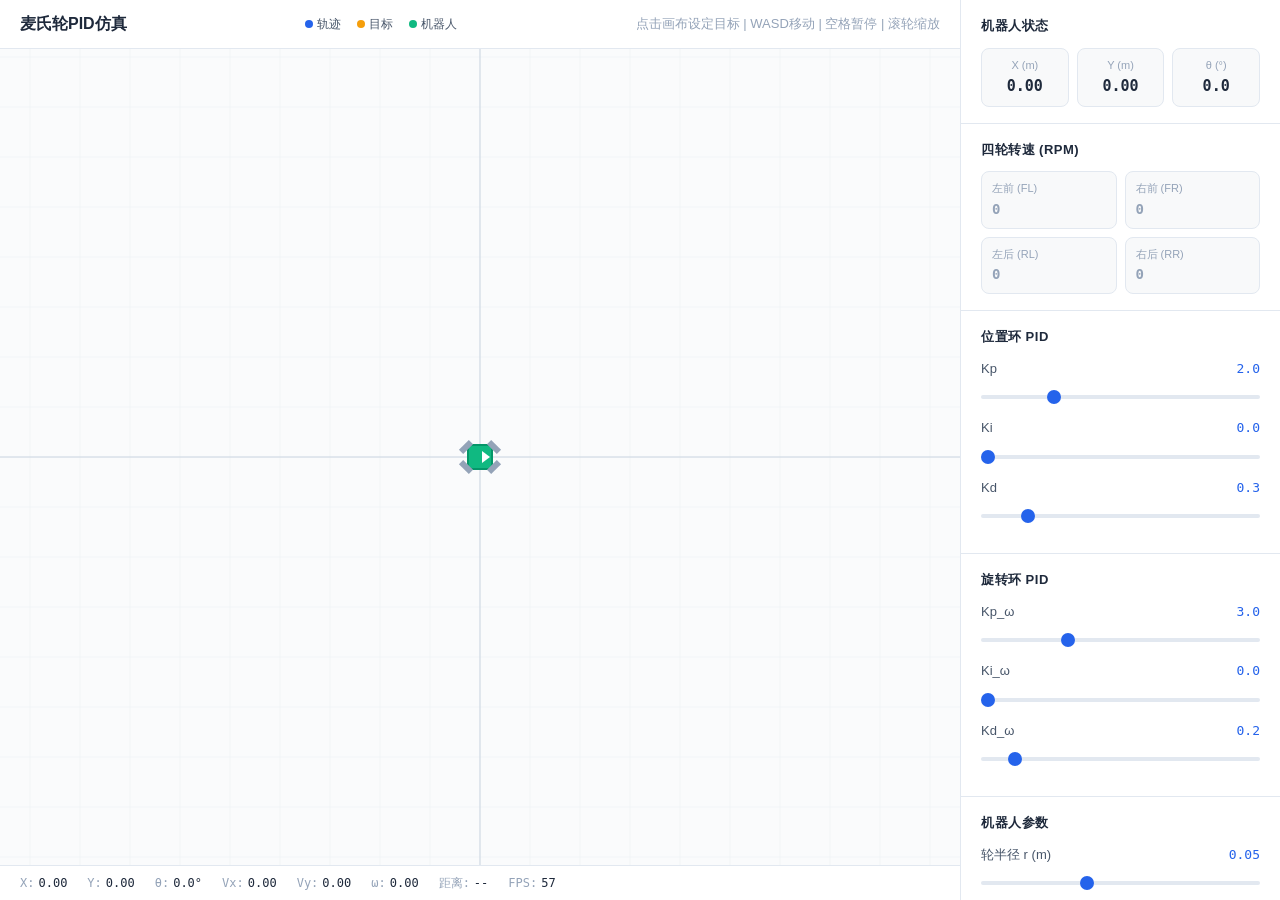
==== simulation.html @ da5c31e9 "Add mecanum wheel PID simulation - Add simulation.html: Interactive PID simulation with:   - Real-ti" ====
<!DOCTYPE html>
<html lang="zh-CN">
<head>
  <meta charset="UTF-8">
  <meta name="viewport" content="width=device-width, initial-scale=1.0">
  <title>麦氏轮PID仿真</title>
  <style>
    /* ========== 基础重置 ========== */
    *, *::before, *::after { box-sizing: border-box; margin: 0; padding: 0; }

    :root {
      --bg: #f8f9fa;
      --surface: #ffffff;
      --border: #e2e8f0;
      --text: #1e293b;
      --text-2: #475569;
      --text-3: #94a3b8;
      --primary: #2563eb;
      --primary-light: #dbeafe;
      --accent: #f59e0b;
      --success: #10b981;
      --danger: #ef4444;
      --radius: 8px;
      --shadow: 0 1px 3px rgba(0,0,0,0.08), 0 1px 2px rgba(0,0,0,0.06);
    }

    body {
      font-family: -apple-system, BlinkMacSystemFont, "Segoe UI", "PingFang SC", "Microsoft YaHei", sans-serif;
      background: var(--bg);
      color: var(--text);
      line-height: 1.5;
      overflow: hidden;
      height: 100vh;
    }

    /* ========== 布局 ========== */
    .app {
      display: flex;
      height: 100vh;
    }

    /* ========== 画布区域 ========== */
    .canvas-area {
      flex: 1;
      position: relative;
      display: flex;
      flex-direction: column;
    }

    .canvas-header {
      display: flex;
      align-items: center;
      justify-content: space-between;
      padding: 12px 20px;
      background: var(--surface);
      border-bottom: 1px solid var(--border);
    }

    .canvas-header h1 {
      font-size: 16px;
      font-weight: 600;
      color: var(--text);
    }

    .canvas-header .hint {
      font-size: 13px;
      color: var(--text-3);
    }

    .canvas-wrapper {
      flex: 1;
      position: relative;
      overflow: hidden;
    }

    canvas {
      display: block;
      width: 100%;
      height: 100%;
      cursor: crosshair;
    }

    /* ========== 状态栏 ========== */
    .status-bar {
      display: flex;
      align-items: center;
      gap: 20px;
      padding: 8px 20px;
      background: var(--surface);
      border-top: 1px solid var(--border);
      font-size: 12px;
      color: var(--text-2);
      font-family: "JetBrains Mono", "Fira Code", monospace;
    }

    .status-item {
      display: flex;
      align-items: center;
      gap: 4px;
    }

    .status-label {
      color: var(--text-3);
    }

    .status-value {
      font-weight: 500;
      color: var(--text);
    }

    /* ========== 控制面板 ========== */
    .panel {
      width: 320px;
      background: var(--surface);
      border-left: 1px solid var(--border);
      overflow-y: auto;
      display: flex;
      flex-direction: column;
    }

    .panel-section {
      padding: 16px 20px;
      border-bottom: 1px solid var(--border);
    }

    .panel-title {
      font-size: 13px;
      font-weight: 600;
      color: var(--text);
      margin-bottom: 12px;
      text-transform: uppercase;
      letter-spacing: 0.5px;
    }

    /* ========== 参数滑块 ========== */
    .param-group {
      margin-bottom: 12px;
    }

    .param-header {
      display: flex;
      align-items: center;
      justify-content: space-between;
      margin-bottom: 4px;
    }

    .param-label {
      font-size: 13px;
      color: var(--text-2);
    }

    .param-value {
      font-size: 13px;
      font-weight: 500;
      color: var(--primary);
      font-family: "JetBrains Mono", monospace;
      min-width: 60px;
      text-align: right;
    }

    input[type="range"] {
      -webkit-appearance: none;
      width: 100%;
      height: 4px;
      background: var(--border);
      border-radius: 2px;
      outline: none;
    }

    input[type="range"]::-webkit-slider-thumb {
      -webkit-appearance: none;
      width: 14px;
      height: 14px;
      background: var(--primary);
      border-radius: 50%;
      cursor: pointer;
      transition: transform 0.15s;
    }

    input[type="range"]::-webkit-slider-thumb:hover {
      transform: scale(1.2);
    }

    /* ========== 按钮 ========== */
    .btn-group {
      display: flex;
      gap: 8px;
      margin-top: 8px;
    }

    .btn {
      flex: 1;
      padding: 8px 12px;
      border: 1px solid var(--border);
      border-radius: var(--radius);
      background: var(--surface);
      color: var(--text-2);
      font-size: 13px;
      cursor: pointer;
      transition: all 0.15s;
      text-align: center;
    }

    .btn:hover {
      background: var(--bg);
      border-color: var(--text-3);
    }

    .btn-primary {
      background: var(--primary);
      color: white;
      border-color: var(--primary);
    }

    .btn-primary:hover {
      background: #1d4ed8;
    }

    .btn-danger {
      color: var(--danger);
      border-color: var(--danger);
    }

    .btn-danger:hover {
      background: #fef2f2;
    }

    /* ========== 轮速指示器 ========== */
    .wheel-indicators {
      display: grid;
      grid-template-columns: 1fr 1fr;
      gap: 8px;
    }

    .wheel-item {
      padding: 8px 10px;
      background: var(--bg);
      border-radius: var(--radius);
      border: 1px solid var(--border);
    }

    .wheel-name {
      font-size: 11px;
      color: var(--text-3);
      margin-bottom: 2px;
    }

    .wheel-rpm {
      font-size: 14px;
      font-weight: 600;
      font-family: "JetBrains Mono", monospace;
    }

    .wheel-rpm.positive { color: var(--success); }
    .wheel-rpm.negative { color: var(--danger); }
    .wheel-rpm.zero { color: var(--text-3); }

    /* ========== 机器人状态 ========== */
    .robot-state {
      display: grid;
      grid-template-columns: 1fr 1fr 1fr;
      gap: 8px;
    }

    .state-item {
      text-align: center;
      padding: 8px;
      background: var(--bg);
      border-radius: var(--radius);
      border: 1px solid var(--border);
    }

    .state-label {
      font-size: 11px;
      color: var(--text-3);
      margin-bottom: 2px;
    }

    .state-value {
      font-size: 15px;
      font-weight: 600;
      font-family: "JetBrains Mono", monospace;
      color: var(--text);
    }

    /* ========== 图例 ========== */
    .legend {
      display: flex;
      gap: 16px;
      font-size: 12px;
      color: var(--text-2);
    }

    .legend-item {
      display: flex;
      align-items: center;
      gap: 4px;
    }

    .legend-dot {
      width: 8px;
      height: 8px;
      border-radius: 50%;
    }

    /* ========== 响应式 ========== */
    @media (max-width: 768px) {
      .app {
        flex-direction: column;
      }
      .panel {
        width: 100%;
        max-height: 40vh;
        border-left: none;
        border-top: 1px solid var(--border);
      }
    }
  </style>
</head>
<body>
  <div class="app">
    <!-- 画布区域 -->
    <div class="canvas-area">
      <div class="canvas-header">
        <h1>麦氏轮PID仿真</h1>
        <div class="legend">
          <span class="legend-item"><span class="legend-dot" style="background:#2563eb"></span>轨迹</span>
          <span class="legend-item"><span class="legend-dot" style="background:#f59e0b"></span>目标</span>
          <span class="legend-item"><span class="legend-dot" style="background:#10b981"></span>机器人</span>
        </div>
        <span class="hint">点击画布设定目标 | WASD移动 | 空格暂停 | 滚轮缩放</span>
      </div>
      <div class="canvas-wrapper">
        <canvas id="simCanvas"></canvas>
      </div>
      <div class="status-bar">
        <span class="status-item"><span class="status-label">X:</span><span class="status-value" id="stX">0.00</span></span>
        <span class="status-item"><span class="status-label">Y:</span><span class="status-value" id="stY">0.00</span></span>
        <span class="status-item"><span class="status-label">θ:</span><span class="status-value" id="stTheta">0.0°</span></span>
        <span class="status-item"><span class="status-label">Vx:</span><span class="status-value" id="stVx">0.00</span></span>
        <span class="status-item"><span class="status-label">Vy:</span><span class="status-value" id="stVy">0.00</span></span>
        <span class="status-item"><span class="status-label">ω:</span><span class="status-value" id="stOmega">0.00</span></span>
        <span class="status-item"><span class="status-label">距离:</span><span class="status-value" id="stDist">--</span></span>
        <span class="status-item"><span class="status-label">FPS:</span><span class="status-value" id="stFps">0</span></span>
      </div>
    </div>

    <!-- 控制面板 -->
    <div class="panel">
      <!-- 机器人状态 -->
      <div class="panel-section">
        <div class="panel-title">机器人状态</div>
        <div class="robot-state">
          <div class="state-item">
            <div class="state-label">X (m)</div>
            <div class="state-value" id="pX">0.00</div>
          </div>
          <div class="state-item">
            <div class="state-label">Y (m)</div>
            <div class="state-value" id="pY">0.00</div>
          </div>
          <div class="state-item">
            <div class="state-label">θ (°)</div>
            <div class="state-value" id="pTheta">0.0</div>
          </div>
        </div>
      </div>

      <!-- 四轮转速 -->
      <div class="panel-section">
        <div class="panel-title">四轮转速 (RPM)</div>
        <div class="wheel-indicators">
          <div class="wheel-item">
            <div class="wheel-name">左前 (FL)</div>
            <div class="wheel-rpm zero" id="wFL">0</div>
          </div>
          <div class="wheel-item">
            <div class="wheel-name">右前 (FR)</div>
            <div class="wheel-rpm zero" id="wFR">0</div>
          </div>
          <div class="wheel-item">
            <div class="wheel-name">左后 (RL)</div>
            <div class="wheel-rpm zero" id="wRL">0</div>
          </div>
          <div class="wheel-item">
            <div class="wheel-name">右后 (RR)</div>
            <div class="wheel-rpm zero" id="wRR">0</div>
          </div>
        </div>
      </div>

      <!-- PID参数 -->
      <div class="panel-section">
        <div class="panel-title">位置环 PID</div>
        <div class="param-group">
          <div class="param-header">
            <span class="param-label">Kp</span>
            <span class="param-value" id="vKp">2.0</span>
          </div>
          <input type="range" id="sKp" min="0" max="8" step="0.1" value="2.0">
        </div>
        <div class="param-group">
          <div class="param-header">
            <span class="param-label">Ki</span>
            <span class="param-value" id="vKi">0.0</span>
          </div>
          <input type="range" id="sKi" min="0" max="2" step="0.01" value="0.0">
        </div>
        <div class="param-group">
          <div class="param-header">
            <span class="param-label">Kd</span>
            <span class="param-value" id="vKd">0.3</span>
          </div>
          <input type="range" id="sKd" min="0" max="2" step="0.01" value="0.3">
        </div>
      </div>

      <!-- 旋转PID参数 -->
      <div class="panel-section">
        <div class="panel-title">旋转环 PID</div>
        <div class="param-group">
          <div class="param-header">
            <span class="param-label">Kp_ω</span>
            <span class="param-value" id="vKpW">3.0</span>
          </div>
          <input type="range" id="sKpW" min="0" max="10" step="0.1" value="3.0">
        </div>
        <div class="param-group">
          <div class="param-header">
            <span class="param-label">Ki_ω</span>
            <span class="param-value" id="vKiW">0.0</span>
          </div>
          <input type="range" id="sKiW" min="0" max="2" step="0.01" value="0.0">
        </div>
        <div class="param-group">
          <div class="param-header">
            <span class="param-label">Kd_ω</span>
            <span class="param-value" id="vKdW">0.2</span>
          </div>
          <input type="range" id="sKdW" min="0" max="2" step="0.01" value="0.2">
        </div>
      </div>

      <!-- 机器人参数 -->
      <div class="panel-section">
        <div class="panel-title">机器人参数</div>
        <div class="param-group">
          <div class="param-header">
            <span class="param-label">轮半径 r (m)</span>
            <span class="param-value" id="vR">0.05</span>
          </div>
          <input type="range" id="sR" min="0.02" max="0.10" step="0.005" value="0.05">
        </div>
        <div class="param-group">
          <div class="param-header">
            <span class="param-label">轮距 L (m)</span>
            <span class="param-value" id="vL">0.30</span>
          </div>
          <input type="range" id="sL" min="0.15" max="0.60" step="0.01" value="0.30">
        </div>
        <div class="param-group">
          <div class="param-header">
            <span class="param-label">最大速度 (m/s)</span>
            <span class="param-value" id="vMaxV">1.0</span>
          </div>
          <input type="range" id="sMaxV" min="0.2" max="3.0" step="0.1" value="1.0">
        </div>
      </div>

      <!-- 操作按钮 -->
      <div class="panel-section">
        <div class="panel-title">操作</div>
        <div class="btn-group">
          <button class="btn btn-primary" id="btnReset">重置位置</button>
          <button class="btn btn-danger" id="btnClear">清除轨迹</button>
        </div>
        <div class="btn-group" style="margin-top:8px">
          <button class="btn" id="btnPause">暂停</button>
          <button class="btn" id="btnStep">单步</button>
        </div>
      </div>
    </div>
  </div>

  <script>
    // ============================================================
    //  麦氏轮PID仿真 - 核心逻辑
    // ============================================================

    // ---------- PID 控制器 ----------
    class PID {
      constructor(Kp, Ki, Kd) {
        this.Kp = Kp;
        this.Ki = Ki;
        this.Kd = Kd;
        this.integral = 0;
        this.lastError = 0;
        this.output = 0;
      }

      update(error, dt) {
        this.integral += error * dt;
        // 积分限幅
        this.integral = Math.max(-10, Math.min(10, this.integral));
        const derivative = (error - this.lastError) / dt;
        this.output = this.Kp * error + this.Ki * this.integral + this.Kd * derivative;
        this.lastError = error;
        return this.output;
      }

      reset() {
        this.integral = 0;
        this.lastError = 0;
        this.output = 0;
      }
    }

    // ---------- 麦氏轮运动学 ----------
    class MecanumKinematics {
      constructor(wheelRadius, wheelBase) {
        this.r = wheelRadius;   // 轮子半径
        this.L = wheelBase;     // L = lx + ly
      }

      // 正向运动学：机器人速度 → 四轮线速度
      forward(Vx, Vy, omega) {
        return [
          (Vx - Vy - omega * this.L) / this.r,
          (Vx + Vy + omega * this.L) / this.r,
          (Vx + Vy - omega * this.L) / this.r,
          (Vx - Vy + omega * this.L) / this.r
        ];
      }

      // 逆向运动学：四轮线速度 → 机器人速度
      inverse(w1, w2, w3, w4) {
        const r4 = this.r / 4;
        return {
          Vx: r4 * (w1 + w2 + w3 + w4),
          Vy: r4 * (-w1 + w2 + w3 - w4),
          omega: r4 / this.L * (-w1 + w2 - w3 + w4)
        };
      }

      // 线速度 → RPM
      velocityToRPM(v) {
        return v * 60 / (2 * Math.PI * this.r);
      }
    }

    // ---------- 机器人状态 ----------
    class Robot {
      constructor() {
        this.x = 0;       // 世界坐标 X (m)
        this.y = 0;       // 世界坐标 Y (m)
        this.theta = 0;   // 朝向角 (rad)
        this.Vx = 0;      // 机器人坐标系前进速度
        this.Vy = 0;      // 机器人坐标系平移速度
        this.omega = 0;   // 旋转角速度
        this.wheelRPM = [0, 0, 0, 0]; // 四轮RPM
        this.wheelVel = [0, 0, 0, 0]; // 四轮线速度
      }

      reset() {
        this.x = 0;
        this.y = 0;
        this.theta = 0;
        this.Vx = 0;
        this.Vy = 0;
        this.omega = 0;
        this.wheelRPM = [0, 0, 0, 0];
        this.wheelVel = [0, 0, 0, 0];
      }

      // 更新位姿（欧拉积分）
      updatePose(dt) {
        // 机器人坐标系 → 世界坐标系
        const cosT = Math.cos(this.theta);
        const sinT = Math.sin(this.theta);
        const worldVx = this.Vx * cosT - this.Vy * sinT;
        const worldVy = this.Vx * sinT + this.Vy * cosT;

        this.x += worldVx * dt;
        this.y += worldVy * dt;
        this.theta += this.omega * dt;

        // 归一化角度到 [-π, π]
        while (this.theta > Math.PI) this.theta -= 2 * Math.PI;
        while (this.theta < -Math.PI) this.theta += 2 * Math.PI;
      }
    }

    // ---------- 仿真系统 ----------
    class Simulation {
      constructor() {
        this.robot = new Robot();
        this.kinematics = new MecanumKinematics(0.05, 0.30);

        // 位置环PID（控制Vx和Vy）
        this.pidX = new PID(2.0, 0.0, 0.3);
        this.pidY = new PID(2.0, 0.0, 0.3);
        // 旋转环PID（控制omega）
        this.pidTheta = new PID(3.0, 0.0, 0.2);

        this.targetX = null;
        this.targetY = null;
        this.targetTheta = null;

        this.maxVelocity = 1.0;  // 最大速度 m/s
        this.maxOmega = 3.0;     // 最大角速度 rad/s

        this.trajectory = [];     // 轨迹点
        this.maxTrajectory = 2000;

        this.paused = false;
        this.dt = 1 / 60;        // 仿真步长
      }

      setTarget(worldX, worldY) {
        this.targetX = worldX;
        this.targetY = worldY;
        // 计算目标朝向：指向目标点
        this.targetTheta = Math.atan2(worldY - this.robot.y, worldX - this.robot.x);
        // 重置PID
        this.pidX.reset();
        this.pidY.reset();
        this.pidTheta.reset();
      }

      step() {
        if (this.paused) return;
        if (this.targetX === null) return;

        const dt = this.dt;
        const r = this.robot;

        // ---------- 计算误差（世界坐标系） ----------
        const errorWorldX = this.targetX - r.x;
        const errorWorldY = this.targetY - r.y;

        // 距离判断：到达目标附近则停止
        const dist = Math.sqrt(errorWorldX * errorWorldX + errorWorldY * errorWorldY);
        if (dist < 0.01) {
          r.Vx = 0;
          r.Vy = 0;
          r.omega = 0;
          r.wheelRPM = [0, 0, 0, 0];
          r.wheelVel = [0, 0, 0, 0];
          return;
        }

        // ---------- 世界坐标系误差 → 机器人坐标系 ----------
        const cosT = Math.cos(r.theta);
        const sinT = Math.sin(r.theta);
        const errorLocalX = errorWorldX * cosT + errorWorldY * sinT;
        const errorLocalY = -errorWorldX * sinT + errorWorldY * cosT;

        // ---------- PID计算 ----------
        const cmdVx = this.pidX.update(errorLocalX, dt);
        const cmdVy = this.pidY.update(errorLocalY, dt);

        // 旋转控制：朝向目标方向
        let errorTheta = this.targetTheta - r.theta;
        while (errorTheta > Math.PI) errorTheta -= 2 * Math.PI;
        while (errorTheta < -Math.PI) errorTheta += 2 * Math.PI;
        // 接近目标时减小旋转控制，避免在目标附近震荡
        const thetaGain = Math.min(1.0, dist / 0.3);
        const cmdOmega = this.pidTheta.update(errorTheta * thetaGain, dt);

        // ---------- 速度限幅 ----------
        let Vx = Math.max(-this.maxVelocity, Math.min(this.maxVelocity, cmdVx));
        let Vy = Math.max(-this.maxVelocity, Math.min(this.maxVelocity, cmdVy));
        let omega = Math.max(-this.maxOmega, Math.min(this.maxOmega, cmdOmega));

        // 速度缩放：确保合速度不超过最大值
        const totalV = Math.sqrt(Vx * Vx + Vy * Vy);
        if (totalV > this.maxVelocity) {
          const scale = this.maxVelocity / totalV;
          Vx *= scale;
          Vy *= scale;
        }

        // ---------- 更新机器人 ----------
        r.Vx = Vx;
        r.Vy = Vy;
        r.omega = omega;

        // 正向运动学 → 四轮线速度
        r.wheelVel = this.kinematics.forward(Vx, Vy, omega);
        r.wheelRPM = r.wheelVel.map(v => this.kinematics.velocityToRPM(v));

        // 更新位姿
        r.updatePose(dt);

        // 记录轨迹
        this.trajectory.push({ x: r.x, y: r.y });
        if (this.trajectory.length > this.maxTrajectory) {
          this.trajectory.shift();
        }
      }

      reset() {
        this.robot.reset();
        this.trajectory = [];
        this.targetX = null;
        this.targetY = null;
        this.targetTheta = null;
        this.pidX.reset();
        this.pidY.reset();
        this.pidTheta.reset();
      }

      clearTrajectory() {
        this.trajectory = [];
      }
    }

    // ============================================================
    //  渲染器
    // ============================================================

    class Renderer {
      constructor(canvas) {
        this.canvas = canvas;
        this.ctx = canvas.getContext('2d');
        this.scale = 100;  // 像素/米
        this.offsetX = 0;
        this.offsetY = 0;
        this.resize();
      }

      resize() {
        const rect = this.canvas.parentElement.getBoundingClientRect();
        const dpr = window.devicePixelRatio || 1;
        this.canvas.width = rect.width * dpr;
        this.canvas.height = rect.height * dpr;
        this.ctx.setTransform(dpr, 0, 0, dpr, 0, 0);
        this.width = rect.width;
        this.height = rect.height;
        // 默认：原点在画布中心
        this.offsetX = this.width / 2;
        this.offsetY = this.height / 2;
      }

      // 世界坐标 → 屏幕坐标
      worldToScreen(wx, wy) {
        return {
          x: this.offsetX + wx * this.scale,
          y: this.offsetY - wy * this.scale  // Y轴翻转
        };
      }

      // 屏幕坐标 → 世界坐标
      screenToWorld(sx, sy) {
        return {
          x: (sx - this.offsetX) / this.scale,
          y: -(sy - this.offsetY) / this.scale
        };
      }

      // 跟随机器人，保持机器人在画布中心
      followRobot(robot) {
        const target = this.worldToScreen(robot.x, robot.y);
        this.offsetX += (this.width / 2 - target.x) * 0.05;
        this.offsetY += (this.height / 2 - target.y) * 0.05;
      }

      render(sim) {
        const ctx = this.ctx;
        const w = this.width;
        const h = this.height;

        // 清除
        ctx.clearRect(0, 0, w, h);

        // 背景
        ctx.fillStyle = '#fafbfc';
        ctx.fillRect(0, 0, w, h);

        // 网格
        this.drawGrid();

        // 轨迹
        this.drawTrajectory(sim.trajectory);

        // 目标点
        if (sim.targetX !== null) {
          this._robotX = sim.robot.x;
          this._robotY = sim.robot.y;
          this.drawTarget(sim.targetX, sim.targetY);
        }

        // 机器人
        this.drawRobot(sim.robot, sim.kinematics);
      }

      drawGrid() {
        const ctx = this.ctx;
        const s = this.scale;

        // 计算网格间距
        let gridStep = 0.5; // 0.5米
        if (s < 50) gridStep = 2;
        else if (s < 100) gridStep = 1;

        const gridPx = gridStep * s;

        // 绘制网格线
        ctx.strokeStyle = '#e8ecf0';
        ctx.lineWidth = 0.5;

        const startX = this.offsetX % gridPx;
        const startY = this.offsetY % gridPx;

        for (let x = startX; x < this.width; x += gridPx) {
          ctx.beginPath();
          ctx.moveTo(x, 0);
          ctx.lineTo(x, this.height);
          ctx.stroke();
        }
        for (let y = startY; y < this.height; y += gridPx) {
          ctx.beginPath();
          ctx.moveTo(0, y);
          ctx.lineTo(this.width, y);
          ctx.stroke();
        }

        // 坐标轴
        ctx.strokeStyle = '#cbd5e1';
        ctx.lineWidth = 1;

        // X轴
        ctx.beginPath();
        ctx.moveTo(0, this.offsetY);
        ctx.lineTo(this.width, this.offsetY);
        ctx.stroke();

        // Y轴
        ctx.beginPath();
        ctx.moveTo(this.offsetX, 0);
        ctx.lineTo(this.offsetX, this.height);
        ctx.stroke();

        // 原点标记
        ctx.fillStyle = '#94a3b8';
        ctx.font = '11px sans-serif';
        ctx.fillText('O', this.offsetX + 4, this.offsetY - 4);
      }

      drawTrajectory(trajectory) {
        if (trajectory.length < 2) return;
        const ctx = this.ctx;

        ctx.lineWidth = 2;
        ctx.lineCap = 'round';
        ctx.lineJoin = 'round';

        for (let i = 1; i < trajectory.length; i++) {
          const alpha = Math.max(0.1, i / trajectory.length);
          ctx.strokeStyle = `rgba(37, 99, 235, ${alpha * 0.7})`;

          const p0 = this.worldToScreen(trajectory[i - 1].x, trajectory[i - 1].y);
          const p1 = this.worldToScreen(trajectory[i].x, trajectory[i].y);

          ctx.beginPath();
          ctx.moveTo(p0.x, p0.y);
          ctx.lineTo(p1.x, p1.y);
          ctx.stroke();
        }
      }

      drawTarget(tx, ty) {
        const ctx = this.ctx;
        const p = this.worldToScreen(tx, ty);

        // 从机器人到目标的虚线
        const rp = this.worldToScreen(this._robotX || 0, this._robotY || 0);
        ctx.setLineDash([6, 4]);
        ctx.strokeStyle = 'rgba(245, 158, 11, 0.3)';
        ctx.lineWidth = 1;
        ctx.beginPath();
        ctx.moveTo(rp.x, rp.y);
        ctx.lineTo(p.x, p.y);
        ctx.stroke();
        ctx.setLineDash([]);

        // 外圈脉冲
        const pulse = 0.5 + 0.5 * Math.sin(Date.now() / 300);
        const outerR = 12 + pulse * 4;

        ctx.strokeStyle = `rgba(245, 158, 11, ${0.3 + pulse * 0.2})`;
        ctx.lineWidth = 2;
        ctx.beginPath();
        ctx.arc(p.x, p.y, outerR, 0, Math.PI * 2);
        ctx.stroke();

        // 内圈
        ctx.fillStyle = '#f59e0b';
        ctx.beginPath();
        ctx.arc(p.x, p.y, 5, 0, Math.PI * 2);
        ctx.fill();

        // 十字
        ctx.strokeStyle = '#f59e0b';
        ctx.lineWidth = 1.5;
        const crossSize = 8;
        ctx.beginPath();
        ctx.moveTo(p.x - crossSize, p.y);
        ctx.lineTo(p.x + crossSize, p.y);
        ctx.moveTo(p.x, p.y - crossSize);
        ctx.lineTo(p.x, p.y + crossSize);
        ctx.stroke();
      }

      drawRobot(robot, kinematics) {
        const ctx = this.ctx;
        const p = this.worldToScreen(robot.x, robot.y);
        const theta = -robot.theta; // 屏幕坐标系Y翻转

        ctx.save();
        ctx.translate(p.x, p.y);
        ctx.rotate(theta);

        // 机器人尺寸（屏幕像素）
        const bodyW = kinematics.L * this.scale * 0.8;
        const bodyH = kinematics.L * this.scale * 0.8;
        const halfW = bodyW / 2;
        const halfH = bodyH / 2;

        // 车体
        ctx.fillStyle = '#10b981';
        ctx.strokeStyle = '#059669';
        ctx.lineWidth = 2;
        ctx.beginPath();
        // 兼容性：roundRect可能不存在
        if (ctx.roundRect) {
          ctx.roundRect(-halfW, -halfH, bodyW, bodyH, 4);
        } else {
          ctx.rect(-halfW, -halfH, bodyW, bodyH);
        }
        ctx.fill();
        ctx.stroke();

        // 方向指示（前方三角形）
        ctx.fillStyle = '#ffffff';
        ctx.beginPath();
        ctx.moveTo(halfW - 2, 0);
        ctx.lineTo(halfW - 10, -6);
        ctx.lineTo(halfW - 10, 6);
        ctx.closePath();
        ctx.fill();

        // 四个轮子
        const wheelW = 6;
        const wheelH = 14;
        const wheelPositions = [
          { x: -halfW - 2, y: -halfH + 2, angle: Math.PI / 4 },   // FL
          { x: halfW + 2, y: -halfH + 2, angle: -Math.PI / 4 },   // FR
          { x: -halfW - 2, y: halfH - 2, angle: -Math.PI / 4 },   // RL
          { x: halfW + 2, y: halfH - 2, angle: Math.PI / 4 },     // RR
        ];

        const rpm = robot.wheelRPM;
        const maxRPM = Math.max(1, ...rpm.map(Math.abs));

        wheelPositions.forEach((wp, i) => {
          ctx.save();
          ctx.translate(wp.x, wp.y);
          ctx.rotate(wp.angle);

          // 轮子颜色根据转速
          const ratio = rpm[i] / maxRPM;
          if (rpm[i] > 0.5) {
            ctx.fillStyle = `rgba(16, 185, 129, ${0.5 + Math.abs(ratio) * 0.5})`;
          } else if (rpm[i] < -0.5) {
            ctx.fillStyle = `rgba(239, 68, 68, ${0.5 + Math.abs(ratio) * 0.5})`;
          } else {
            ctx.fillStyle = '#94a3b8';
          }

          ctx.fillRect(-wheelW / 2, -wheelH / 2, wheelW, wheelH);
          ctx.restore();
        });

        // 速度向量
        if (Math.abs(robot.Vx) > 0.01 || Math.abs(robot.Vy) > 0.01) {
          const vScale = 30; // 速度向量缩放
          const vx = robot.Vx * vScale;
          const vy = -robot.Vy * vScale; // Y翻转

          ctx.strokeStyle = 'rgba(37, 99, 235, 0.8)';
          ctx.lineWidth = 2;
          ctx.beginPath();
          ctx.moveTo(0, 0);
          ctx.lineTo(vx, vy);
          ctx.stroke();

          // 箭头
          const angle = Math.atan2(vy, vx);
          ctx.fillStyle = 'rgba(37, 99, 235, 0.8)';
          ctx.beginPath();
          ctx.moveTo(vx, vy);
          ctx.lineTo(vx - 6 * Math.cos(angle - 0.4), vy - 6 * Math.sin(angle - 0.4));
          ctx.lineTo(vx - 6 * Math.cos(angle + 0.4), vy - 6 * Math.sin(angle + 0.4));
          ctx.closePath();
          ctx.fill();
        }

        ctx.restore();
      }
    }

    // ============================================================
    //  主程序
    // ============================================================

    const canvas = document.getElementById('simCanvas');
    const sim = new Simulation();
    const renderer = new Renderer(canvas);

    // FPS计算
    let frameCount = 0;
    let lastFpsTime = performance.now();
    let currentFps = 0;

    // ---------- 画布点击：设定目标 ----------
    canvas.addEventListener('click', (e) => {
      const rect = canvas.getBoundingClientRect();
      const sx = e.clientX - rect.left;
      const sy = e.clientY - rect.top;
      const world = renderer.screenToWorld(sx, sy);
      sim.setTarget(world.x, world.y);
    });

    // ---------- 窗口缩放 ----------
    window.addEventListener('resize', () => {
      renderer.resize();
    });

    // ---------- 滚轮缩放 ----------
    canvas.addEventListener('wheel', (e) => {
      e.preventDefault();
      const factor = e.deltaY > 0 ? 0.9 : 1.1;
      renderer.scale = Math.max(20, Math.min(400, renderer.scale * factor));
    }, { passive: false });

    // ---------- 参数绑定 ----------
    function bindSlider(sliderId, valueId, callback) {
      const slider = document.getElementById(sliderId);
      const valueEl = document.getElementById(valueId);
      slider.addEventListener('input', () => {
        const val = parseFloat(slider.value);
        valueEl.textContent = val.toFixed(slider.step.includes('.') ? slider.step.split('.')[1].length : 0);
        callback(val);
      });
    }

    // 位置环PID
    bindSlider('sKp', 'vKp', v => { sim.pidX.Kp = v; sim.pidY.Kp = v; });
    bindSlider('sKi', 'vKi', v => { sim.pidX.Ki = v; sim.pidY.Ki = v; });
    bindSlider('sKd', 'vKd', v => { sim.pidX.Kd = v; sim.pidY.Kd = v; });

    // 旋转环PID
    bindSlider('sKpW', 'vKpW', v => { sim.pidTheta.Kp = v; });
    bindSlider('sKiW', 'vKiW', v => { sim.pidTheta.Ki = v; });
    bindSlider('sKdW', 'vKdW', v => { sim.pidTheta.Kd = v; });

    // 机器人参数
    bindSlider('sR', 'vR', v => { sim.kinematics.r = v; });
    bindSlider('sL', 'vL', v => { sim.kinematics.L = v; });
    bindSlider('sMaxV', 'vMaxV', v => { sim.maxVelocity = v; });

    // ---------- 按钮 ----------
    document.getElementById('btnReset').addEventListener('click', () => {
      sim.reset();
    });

    document.getElementById('btnClear').addEventListener('click', () => {
      sim.clearTrajectory();
    });

    document.getElementById('btnPause').addEventListener('click', function() {
      sim.paused = !sim.paused;
      this.textContent = sim.paused ? '继续' : '暂停';
    });

    document.getElementById('btnStep').addEventListener('click', () => {
      if (sim.paused) {
        sim.paused = false;
        sim.step();
        sim.paused = true;
      }
    });

    // ---------- 键盘快捷键 ----------
    document.addEventListener('keydown', (e) => {
      const step = 0.5; // 每次移动0.5m
      switch (e.key) {
        case ' ':
          e.preventDefault();
          sim.paused = !sim.paused;
          document.getElementById('btnPause').textContent = sim.paused ? '继续' : '暂停';
          break;
        case 'r':
        case 'R':
          sim.reset();
          break;
        case 'c':
        case 'C':
          sim.clearTrajectory();
          break;
        case 'w':
        case 'W':
          sim.setTarget(sim.robot.x + step * Math.cos(sim.robot.theta),
                        sim.robot.y + step * Math.sin(sim.robot.theta));
          break;
        case 's':
        case 'S':
          sim.setTarget(sim.robot.x - step * Math.cos(sim.robot.theta),
                        sim.robot.y - step * Math.sin(sim.robot.theta));
          break;
        case 'a':
        case 'A':
          sim.setTarget(sim.robot.x - step * Math.sin(sim.robot.theta),
                        sim.robot.y + step * Math.cos(sim.robot.theta));
          break;
        case 'd':
        case 'D':
          sim.setTarget(sim.robot.x + step * Math.sin(sim.robot.theta),
                        sim.robot.y - step * Math.cos(sim.robot.theta));
          break;
      }
    });

    // ---------- UI更新 ----------
    function updateUI() {
      const r = sim.robot;
      const rpm = r.wheelRPM;

      // 状态栏
      document.getElementById('stX').textContent = r.x.toFixed(2);
      document.getElementById('stY').textContent = r.y.toFixed(2);
      document.getElementById('stTheta').textContent = (r.theta * 180 / Math.PI).toFixed(1) + '°';
      document.getElementById('stVx').textContent = r.Vx.toFixed(2);
      document.getElementById('stVy').textContent = r.Vy.toFixed(2);
      document.getElementById('stOmega').textContent = r.omega.toFixed(2);
      document.getElementById('stFps').textContent = currentFps;

      // 距离
      if (sim.targetX !== null) {
        const dx = sim.targetX - r.x;
        const dy = sim.targetY - r.y;
        const dist = Math.sqrt(dx * dx + dy * dy);
        document.getElementById('stDist').textContent = dist.toFixed(3) + 'm';
      } else {
        document.getElementById('stDist').textContent = '--';
      }

      // 面板：机器人状态
      document.getElementById('pX').textContent = r.x.toFixed(2);
      document.getElementById('pY').textContent = r.y.toFixed(2);
      document.getElementById('pTheta').textContent = (r.theta * 180 / Math.PI).toFixed(1);

      // 面板：四轮转速
      const wheelEls = ['wFL', 'wFR', 'wRL', 'wRR'];
      wheelEls.forEach((id, i) => {
        const el = document.getElementById(id);
        const val = rpm[i];
        el.textContent = val.toFixed(0);
        el.className = 'wheel-rpm ' + (val > 0.5 ? 'positive' : val < -0.5 ? 'negative' : 'zero');
      });
    }

    // ---------- 主循环 ----------
    function mainLoop() {
      // 仿真步进
      sim.step();

      // 相机跟随
      renderer.followRobot(sim.robot);

      // 渲染
      renderer.render(sim);

      // UI更新
      updateUI();

      // FPS
      frameCount++;
      const now = performance.now();
      if (now - lastFpsTime >= 1000) {
        currentFps = frameCount;
        frameCount = 0;
        lastFpsTime = now;
      }

      requestAnimationFrame(mainLoop);
    }

    // 启动
    requestAnimationFrame(mainLoop);
  </script>
</body>
</html>
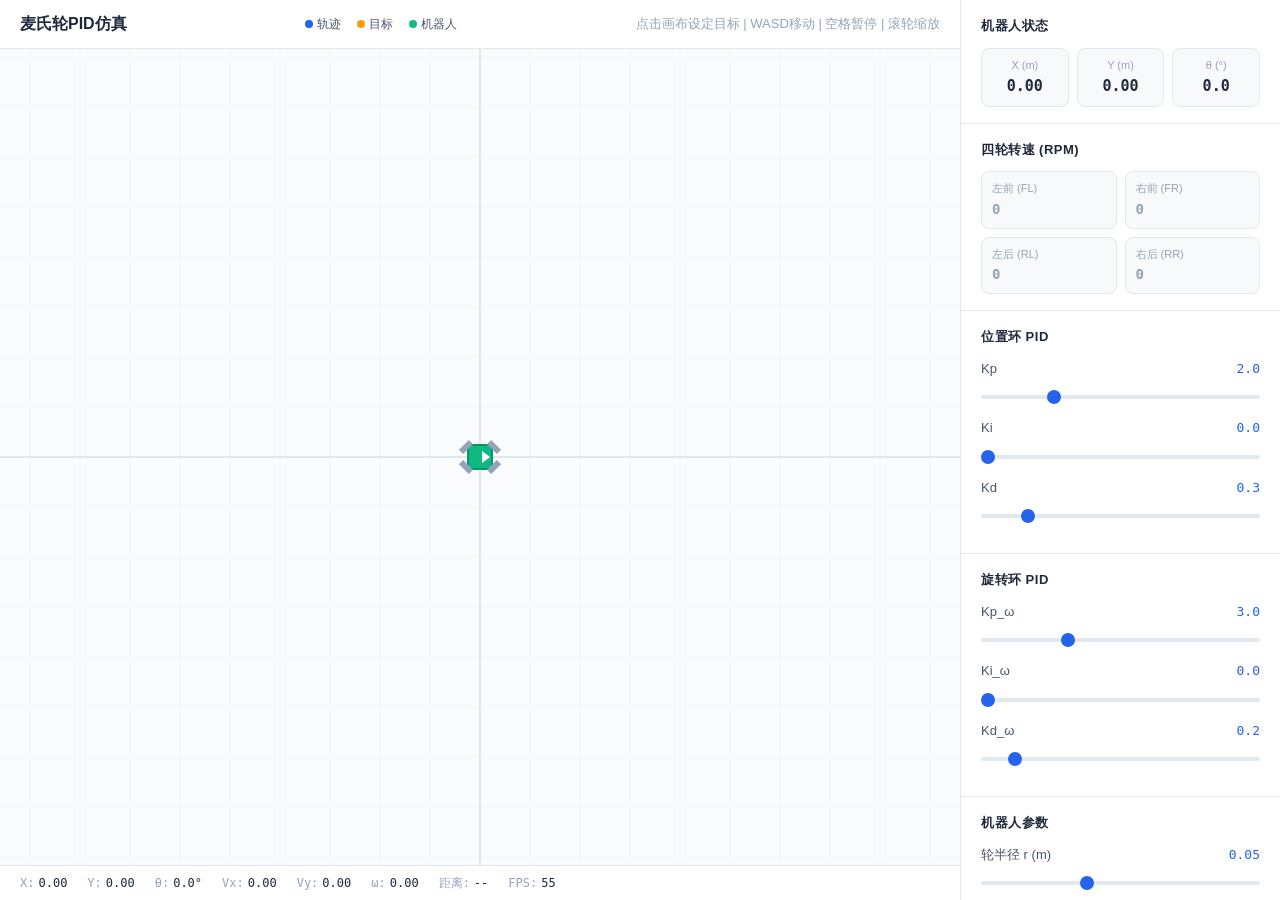
==== commit d56a1681: "Fix simulation canvas not rendering and panel width issues - Add html/body height:100% to ensure pro" ====
--- a/simulation.html
+++ b/simulation.html
@@ -6,6 +6,14 @@
   <title>麦氏轮PID仿真</title>
   <style>
     /* ========== 基础重置 ========== */
+    html, body {
+      box-sizing: border-box;
+      margin: 0;
+      padding: 0;
+      height: 100%;
+      width: 100%;
+    }
+
     *, *::before, *::after { box-sizing: border-box; margin: 0; padding: 0; }
 
     :root {
@@ -30,7 +38,6 @@
       color: var(--text);
       line-height: 1.5;
       overflow: hidden;
-      height: 100vh;
     }
 
     /* ========== 布局 ========== */
@@ -71,6 +78,7 @@
       flex: 1;
       position: relative;
       overflow: hidden;
+      min-height: 300px;  /* 确保画布有最小高度 */
     }
 
     canvas {
@@ -111,6 +119,7 @@
     /* ========== 控制面板 ========== */
     .panel {
       width: 320px;
+      min-width: 280px;  /* 防止面板被压缩 */
       background: var(--surface);
       border-left: 1px solid var(--border);
       overflow-y: auto;
@@ -732,11 +741,14 @@
       resize() {
         const rect = this.canvas.parentElement.getBoundingClientRect();
         const dpr = window.devicePixelRatio || 1;
-        this.canvas.width = rect.width * dpr;
-        this.canvas.height = rect.height * dpr;
+        // 确保有有效尺寸，否则使用默认值
+        const width = rect.width > 0 ? rect.width : 800;
+        const height = rect.height > 0 ? rect.height : 600;
+        this.canvas.width = width * dpr;
+        this.canvas.height = height * dpr;
         this.ctx.setTransform(dpr, 0, 0, dpr, 0, 0);
-        this.width = rect.width;
-        this.height = rect.height;
+        this.width = width;
+        this.height = height;
         // 默认：原点在画布中心
         this.offsetX = this.width / 2;
         this.offsetY = this.height / 2;
@@ -1014,126 +1026,143 @@
     //  主程序
     // ============================================================
 
-    const canvas = document.getElementById('simCanvas');
-    const sim = new Simulation();
-    const renderer = new Renderer(canvas);
-
     // FPS计算
     let frameCount = 0;
     let lastFpsTime = performance.now();
     let currentFps = 0;
 
-    // ---------- 画布点击：设定目标 ----------
-    canvas.addEventListener('click', (e) => {
-      const rect = canvas.getBoundingClientRect();
-      const sx = e.clientX - rect.left;
-      const sy = e.clientY - rect.top;
-      const world = renderer.screenToWorld(sx, sy);
-      sim.setTarget(world.x, world.y);
-    });
-
-    // ---------- 窗口缩放 ----------
-    window.addEventListener('resize', () => {
-      renderer.resize();
-    });
-
-    // ---------- 滚轮缩放 ----------
-    canvas.addEventListener('wheel', (e) => {
-      e.preventDefault();
-      const factor = e.deltaY > 0 ? 0.9 : 1.1;
-      renderer.scale = Math.max(20, Math.min(400, renderer.scale * factor));
-    }, { passive: false });
-
-    // ---------- 参数绑定 ----------
-    function bindSlider(sliderId, valueId, callback) {
-      const slider = document.getElementById(sliderId);
-      const valueEl = document.getElementById(valueId);
-      slider.addEventListener('input', () => {
-        const val = parseFloat(slider.value);
-        valueEl.textContent = val.toFixed(slider.step.includes('.') ? slider.step.split('.')[1].length : 0);
-        callback(val);
+    // 延迟初始化，确保DOM完全渲染
+    let canvas, sim, renderer;
+    let initialized = false;
+
+    function initSimulation() {
+      if (initialized) return;
+      initialized = true;
+
+      canvas = document.getElementById('simCanvas');
+      sim = new Simulation();
+      renderer = new Renderer(canvas);
+
+      // 确保首次resize在DOM稳定后执行
+      requestAnimationFrame(() => {
+        renderer.resize();
+        // 启动主循环
+        mainLoop();
       });
-    }
-
-    // 位置环PID
-    bindSlider('sKp', 'vKp', v => { sim.pidX.Kp = v; sim.pidY.Kp = v; });
-    bindSlider('sKi', 'vKi', v => { sim.pidX.Ki = v; sim.pidY.Ki = v; });
-    bindSlider('sKd', 'vKd', v => { sim.pidX.Kd = v; sim.pidY.Kd = v; });
-
-    // 旋转环PID
-    bindSlider('sKpW', 'vKpW', v => { sim.pidTheta.Kp = v; });
-    bindSlider('sKiW', 'vKiW', v => { sim.pidTheta.Ki = v; });
-    bindSlider('sKdW', 'vKdW', v => { sim.pidTheta.Kd = v; });
-
-    // 机器人参数
-    bindSlider('sR', 'vR', v => { sim.kinematics.r = v; });
-    bindSlider('sL', 'vL', v => { sim.kinematics.L = v; });
-    bindSlider('sMaxV', 'vMaxV', v => { sim.maxVelocity = v; });
-
-    // ---------- 按钮 ----------
-    document.getElementById('btnReset').addEventListener('click', () => {
-      sim.reset();
-    });
-
-    document.getElementById('btnClear').addEventListener('click', () => {
-      sim.clearTrajectory();
-    });
-
-    document.getElementById('btnPause').addEventListener('click', function() {
-      sim.paused = !sim.paused;
-      this.textContent = sim.paused ? '继续' : '暂停';
-    });
-
-    document.getElementById('btnStep').addEventListener('click', () => {
-      if (sim.paused) {
-        sim.paused = false;
-        sim.step();
-        sim.paused = true;
-      }
-    });
-
-    // ---------- 键盘快捷键 ----------
-    document.addEventListener('keydown', (e) => {
-      const step = 0.5; // 每次移动0.5m
-      switch (e.key) {
-        case ' ':
-          e.preventDefault();
-          sim.paused = !sim.paused;
-          document.getElementById('btnPause').textContent = sim.paused ? '继续' : '暂停';
-          break;
-        case 'r':
-        case 'R':
-          sim.reset();
-          break;
-        case 'c':
-        case 'C':
-          sim.clearTrajectory();
-          break;
-        case 'w':
-        case 'W':
-          sim.setTarget(sim.robot.x + step * Math.cos(sim.robot.theta),
-                        sim.robot.y + step * Math.sin(sim.robot.theta));
-          break;
-        case 's':
-        case 'S':
-          sim.setTarget(sim.robot.x - step * Math.cos(sim.robot.theta),
-                        sim.robot.y - step * Math.sin(sim.robot.theta));
-          break;
-        case 'a':
-        case 'A':
-          sim.setTarget(sim.robot.x - step * Math.sin(sim.robot.theta),
-                        sim.robot.y + step * Math.cos(sim.robot.theta));
-          break;
-        case 'd':
-        case 'D':
-          sim.setTarget(sim.robot.x + step * Math.sin(sim.robot.theta),
-                        sim.robot.y - step * Math.cos(sim.robot.theta));
-          break;
-      }
-    });
+
+      // ---------- 画布点击：设定目标 ----------
+      canvas.addEventListener('click', (e) => {
+        const rect = canvas.getBoundingClientRect();
+        const sx = e.clientX - rect.left;
+        const sy = e.clientY - rect.top;
+        const world = renderer.screenToWorld(sx, sy);
+        sim.setTarget(world.x, world.y);
+      });
+
+      // ---------- 窗口缩放 ----------
+      window.addEventListener('resize', () => {
+        renderer.resize();
+      });
+
+      // ---------- 滚轮缩放 ----------
+      canvas.addEventListener('wheel', (e) => {
+        e.preventDefault();
+        const factor = e.deltaY > 0 ? 0.9 : 1.1;
+        renderer.scale = Math.max(20, Math.min(400, renderer.scale * factor));
+      }, { passive: false });
+
+      // ---------- 参数绑定 ----------
+      function bindSlider(sliderId, valueId, callback) {
+        const slider = document.getElementById(sliderId);
+        const valueEl = document.getElementById(valueId);
+        slider.addEventListener('input', () => {
+          const val = parseFloat(slider.value);
+          valueEl.textContent = val.toFixed(slider.step.includes('.') ? slider.step.split('.')[1].length : 0);
+          callback(val);
+        });
+      }
+
+      // 位置环PID
+      bindSlider('sKp', 'vKp', v => { sim.pidX.Kp = v; sim.pidY.Kp = v; });
+      bindSlider('sKi', 'vKi', v => { sim.pidX.Ki = v; sim.pidY.Ki = v; });
+      bindSlider('sKd', 'vKd', v => { sim.pidX.Kd = v; sim.pidY.Kd = v; });
+
+      // 旋转环PID
+      bindSlider('sKpW', 'vKpW', v => { sim.pidTheta.Kp = v; });
+      bindSlider('sKiW', 'vKiW', v => { sim.pidTheta.Ki = v; });
+      bindSlider('sKdW', 'vKdW', v => { sim.pidTheta.Kd = v; });
+
+      // 机器人参数
+      bindSlider('sR', 'vR', v => { sim.kinematics.r = v; });
+      bindSlider('sL', 'vL', v => { sim.kinematics.L = v; });
+      bindSlider('sMaxV', 'vMaxV', v => { sim.maxVelocity = v; });
+
+      // ---------- 按钮 ----------
+      document.getElementById('btnReset').addEventListener('click', () => {
+        sim.reset();
+      });
+
+      document.getElementById('btnClear').addEventListener('click', () => {
+        sim.clearTrajectory();
+      });
+
+      document.getElementById('btnPause').addEventListener('click', function() {
+        sim.paused = !sim.paused;
+        this.textContent = sim.paused ? '继续' : '暂停';
+      });
+
+      document.getElementById('btnStep').addEventListener('click', () => {
+        if (sim.paused) {
+          sim.paused = false;
+          sim.step();
+          sim.paused = true;
+        }
+      });
+
+      // ---------- 键盘快捷键 ----------
+      document.addEventListener('keydown', (e) => {
+        const step = 0.5; // 每次移动0.5m
+        switch (e.key) {
+          case ' ':
+            e.preventDefault();
+            sim.paused = !sim.paused;
+            document.getElementById('btnPause').textContent = sim.paused ? '继续' : '暂停';
+            break;
+          case 'r':
+          case 'R':
+            sim.reset();
+            break;
+          case 'c':
+          case 'C':
+            sim.clearTrajectory();
+            break;
+          case 'w':
+          case 'W':
+            sim.setTarget(sim.robot.x + step * Math.cos(sim.robot.theta),
+                          sim.robot.y + step * Math.sin(sim.robot.theta));
+            break;
+          case 's':
+          case 'S':
+            sim.setTarget(sim.robot.x - step * Math.cos(sim.robot.theta),
+                          sim.robot.y - step * Math.sin(sim.robot.theta));
+            break;
+          case 'a':
+          case 'A':
+            sim.setTarget(sim.robot.x - step * Math.sin(sim.robot.theta),
+                          sim.robot.y + step * Math.cos(sim.robot.theta));
+            break;
+          case 'd':
+          case 'D':
+            sim.setTarget(sim.robot.x + step * Math.sin(sim.robot.theta),
+                          sim.robot.y - step * Math.cos(sim.robot.theta));
+            break;
+        }
+      });
+    }
 
     // ---------- UI更新 ----------
     function updateUI() {
+      if (!sim) return;
       const r = sim.robot;
       const rpm = r.wheelRPM;
 
@@ -1174,13 +1203,13 @@
     // ---------- 主循环 ----------
     function mainLoop() {
       // 仿真步进
-      sim.step();
+      if (sim) sim.step();
 
       // 相机跟随
-      renderer.followRobot(sim.robot);
+      if (renderer && sim) renderer.followRobot(sim.robot);
 
       // 渲染
-      renderer.render(sim);
+      if (renderer && sim) renderer.render(sim);
 
       // UI更新
       updateUI();
@@ -1197,8 +1226,13 @@
       requestAnimationFrame(mainLoop);
     }
 
-    // 启动
-    requestAnimationFrame(mainLoop);
+    // DOM加载完成后初始化
+    if (document.readyState === 'loading') {
+      document.addEventListener('DOMContentLoaded', initSimulation);
+    } else {
+      // DOM已加载，立即初始化
+      initSimulation();
+    }
   </script>
 </body>
 </html>
